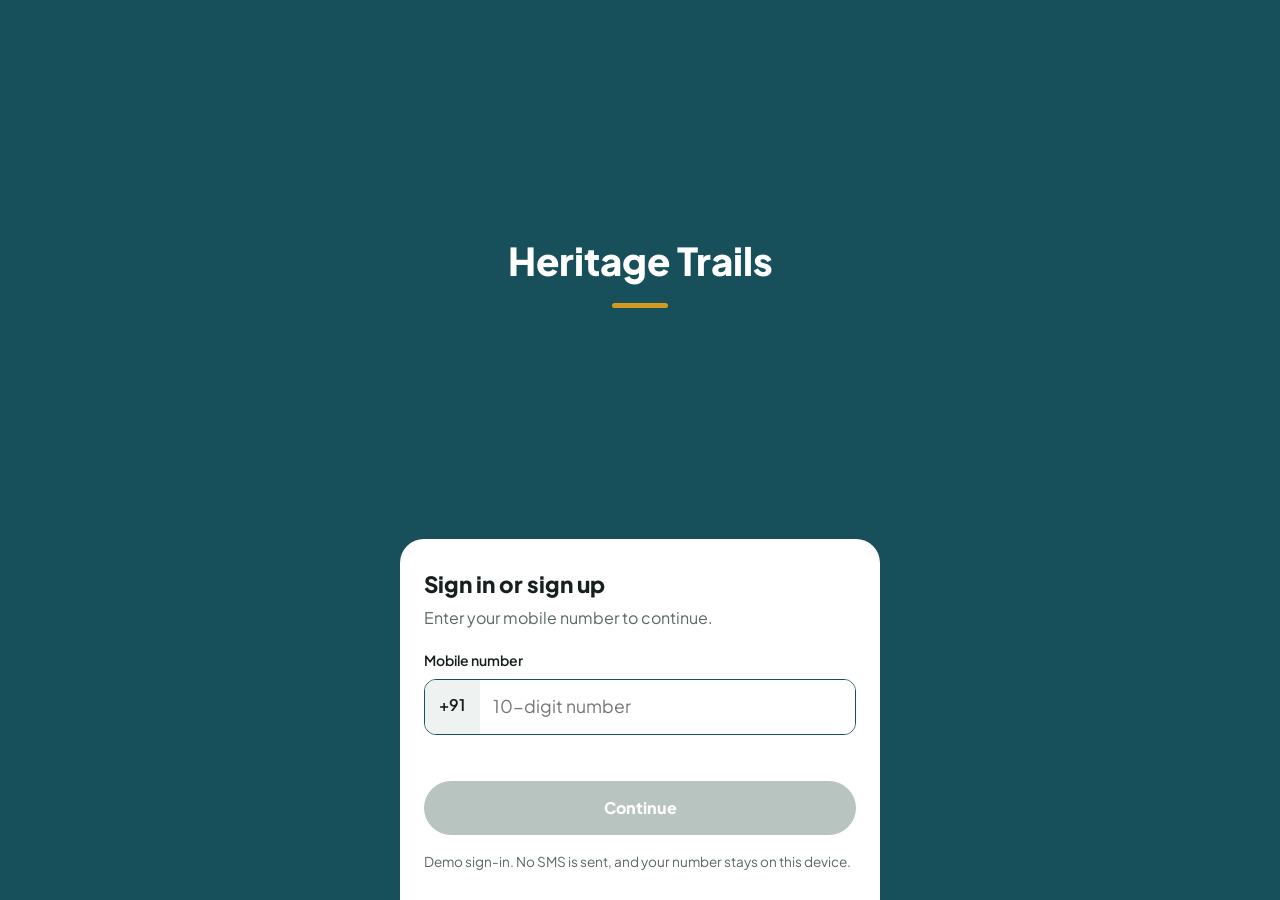
==== index.html @ d582860a "Category chips now show only matching sites Tapping Temple, Cave, Museum or Monument hides the walks" ====
<!doctype html><html lang="en"><head><meta charset="utf-8"><meta name="viewport" content="width=device-width, initial-scale=1, viewport-fit=cover"><meta name="theme-color" content="#17505a"><title>Heritage Trails</title>
<link rel="preconnect" href="https://fonts.googleapis.com"><link rel="preconnect" href="https://fonts.gstatic.com" crossorigin><link href="https://fonts.googleapis.com/css2?family=Plus+Jakarta+Sans:wght@400;600;800&display=swap" rel="stylesheet"><link rel="stylesheet" href="assets/style.css?v=4"></head>
<body class="login"><main class="lg"><h1 class="logo">Heritage Trails</h1><section class="lsheet" id="sheet" aria-live="polite"></section></main>
<script src="assets/auth.js?v=4"></script><script src="assets/login.js?v=4"></script></body></html>
---- assets/style.css ----
:root{--bg:#f4f6f5;--card:#fff;--ink:#17201f;--teal:#17505a;--gold:#d29a1f;--line:#dde3e0;--muted:#5a6866;--r:16px;--bad:#a63a2b}
*{box-sizing:border-box}body{margin:0;background:var(--bg);color:var(--ink);font:1rem/1.55 "Plus Jakarta Sans",system-ui,sans-serif;overflow-wrap:anywhere}
a{color:var(--teal)}a:focus-visible,button:focus-visible,input:focus-visible{outline:3px solid var(--gold);outline-offset:2px}
.wrap{max-width:46rem;margin:0 auto;padding:0 1.25rem}
.appbar{background:#fff;border-bottom:1px solid var(--line);position:sticky;top:0;z-index:5}.appbar .wrap{display:flex;align-items:baseline;gap:.6rem;padding-top:.8rem;padding-bottom:.8rem}
.brand{font-weight:800;color:var(--teal);font-size:1.15rem}.city{color:var(--muted);font-size:.875rem}
.lead{font-size:1.75rem;line-height:1.2;font-weight:800;margin:1.5rem 0 1rem}
.search{width:100%;padding:.9rem 1.1rem;border:1px solid var(--line);border-radius:999px;font:inherit;background:#fff;box-shadow:0 2px 8px #0000000d}
.chips{display:flex;gap:.5rem;overflow-x:auto;padding:.9rem 0;scrollbar-width:none}.chips.static{flex-wrap:wrap;overflow:visible;padding:.25rem 0 0}
.chip{border:1px solid var(--line);background:#fff;border-radius:999px;padding:.4rem .95rem;font:inherit;font-size:.9rem;white-space:nowrap;cursor:pointer}
.chip[aria-pressed=true]{background:var(--teal);border-color:var(--teal);color:#fff}.static .chip{cursor:default;background:#eef3f1}
h2{font-size:1.2rem;font-weight:800;margin:1.75rem 0 .75rem}
.scroller{display:flex;gap:1rem;overflow-x:auto;padding-bottom:.5rem;scroll-snap-type:x mandatory}
.tcard{flex:0 0 76%;max-width:17rem;scroll-snap-align:start;background:var(--card);border-radius:var(--r);overflow:hidden;text-decoration:none;color:inherit;box-shadow:0 2px 10px #0000001a}
.t-img,.c-img{display:block;width:100%;aspect-ratio:4/3;object-fit:cover;background:#cfd8d4}.t-body,.c-body{padding:.75rem .9rem 1rem;display:flex;flex-direction:column}
.m{color:var(--muted);font-size:.875rem;overflow:hidden;text-overflow:ellipsis;white-space:nowrap}
.grid{display:grid;gap:1.25rem;padding-bottom:3rem}@media(min-width:40rem){.grid{grid-template-columns:1fr 1fr}.tcard{flex-basis:17rem}}
.card{display:block;background:var(--card);border-radius:var(--r);overflow:hidden;text-decoration:none;color:inherit;box-shadow:0 2px 10px #0000001a}
.card strong,.tcard strong{font-size:1.02rem}
.hero{position:relative;height:42vh;min-height:15rem;max-height:26rem;background:#cfd8d4}.hero img{width:100%;height:100%;object-fit:cover;display:block}
.backbtn{position:absolute;top:calc(.75rem + env(safe-area-inset-top,0px));left:.9rem;width:2.6rem;height:2.6rem;border-radius:50%;background:#fff;display:grid;place-items:center;text-decoration:none;font-size:1.3rem;box-shadow:0 2px 8px #0003}
.sheet{position:relative;margin-top:-1.5rem;background:var(--bg);border-radius:24px 24px 0 0;padding:1.5rem 0 7rem}
.sheet h1{font-size:1.75rem;line-height:1.2;font-weight:800;margin:0 0 .25rem}.sub{margin:0;color:var(--muted)}
.cta{display:block;text-align:center;margin:1.25rem 0 0;padding:.85rem;border-radius:999px;background:var(--teal);color:#fff;text-decoration:none;font-weight:600}
.info{margin:0;background:var(--card);border-radius:var(--r);padding:.25rem 1rem}.info div{padding:.8rem 0;border-bottom:1px solid var(--line)}.info div:last-child{border:0}
dt{font-weight:600;font-size:.875rem;color:var(--muted)}dd{margin:.15rem 0 0}
.note{color:var(--muted);font-size:.9rem}.check{margin:0 0 1rem;padding:1rem;border:2px solid var(--gold);background:#fff;border-radius:var(--r)}.check p{margin:.25rem 0 0}
.pager{display:flex;justify-content:space-between;gap:1rem;margin-top:1.5rem}.pager a{max-width:48%;font-weight:600}.pager .next{margin-left:auto;text-align:right}
.bar{position:fixed;left:0;right:0;bottom:0;background:#fff;border-top:1px solid var(--line);box-shadow:0 -4px 14px #0000001a;padding:.75rem 1.25rem calc(.75rem + env(safe-area-inset-bottom,0px));display:flex;align-items:center;gap:.75rem;z-index:6}
.bar .stop{flex:1;font-size:.875rem;color:var(--muted)}.bar .stop b{display:block;color:var(--ink)}.bar a{background:var(--gold);color:#17201f;font-weight:800;text-decoration:none;padding:.7rem 1.1rem;border-radius:999px}
.dots{display:flex;gap:.25rem;margin-top:.3rem}.dots i{height:5px;flex:1;border-radius:3px;background:var(--line)}.dots i.on{background:var(--teal)}
.login{background:var(--teal)}.lg{min-height:100vh;min-height:100dvh;display:flex;flex-direction:column}
.logo{flex:1;display:grid;place-content:center;justify-items:center;margin:0;padding:2rem 1rem;color:#fff;font-size:2.4rem;font-weight:800;text-align:center}.logo::after{content:"";width:3.5rem;height:5px;border-radius:3px;background:var(--gold);margin-top:.8rem}
.lsheet{background:#fff;border-radius:24px 24px 0 0;padding:1.75rem 1.5rem calc(1.75rem + env(safe-area-inset-bottom,0px));width:100%;max-width:30rem;margin:0 auto}
.lsheet h2{margin:0 0 .25rem;font-size:1.4rem}.lsheet .sub{margin:0 0 1.25rem}.lbl{display:block;font-weight:600;font-size:.875rem;margin-bottom:.4rem}
.ph{display:flex;border:1.5px solid var(--line);border-radius:12px;overflow:hidden}.ph:focus-within,.txt:focus{border-color:var(--teal)}.ph span{padding:.85rem .9rem;background:#eef3f1;font-weight:600}
.ph input,.txt{border:0;font:inherit;font-size:1.1rem;padding:.85rem;flex:1;min-width:0;outline:none}.txt{display:block;width:100%;border:1.5px solid var(--line);border-radius:12px}
.btn{display:block;width:100%;margin-top:1rem;padding:.9rem;border:0;border-radius:999px;background:var(--teal);color:#fff;font:inherit;font-weight:800;cursor:pointer}.btn:disabled{background:#b8c4c0;cursor:not-allowed}
.err{color:var(--bad);min-height:1.4rem;margin:.5rem 0 0;font-size:.9rem}.fine{color:var(--muted);font-size:.85rem;margin:1rem 0 0}
.link{background:none;border:0;color:var(--teal);font:inherit;font-weight:600;padding:0;cursor:pointer;text-decoration:underline}.skip{display:block;margin:1rem auto 0}
.demo{background:#fff6dc;border:1px solid var(--gold);border-radius:12px;padding:.7rem .9rem;margin-bottom:1rem;font-size:.9rem}
.otp{display:flex;gap:.5rem}.otp input{flex:1;min-width:0;width:100%;aspect-ratio:1;text-align:center;font:inherit;font-size:1.4rem;font-weight:800;border:1.5px solid var(--line);border-radius:12px}.otp input:focus{border-color:var(--teal);outline:none}
.dots2{display:flex;gap:.4rem;margin-bottom:1.25rem}.dots2 i{height:6px;width:1.5rem;border-radius:3px;background:var(--line)}.dots2 i.on{background:var(--teal);width:2.5rem}
.hi{margin:1.25rem 0 0;color:var(--muted)}.tabs{position:fixed;left:0;right:0;bottom:0;display:flex;background:#fff;border-top:1px solid var(--line);padding-bottom:env(safe-area-inset-bottom,0px);z-index:6}
.tabs button{flex:1;padding:.9rem;border:0;background:none;font:inherit;font-weight:600;color:var(--muted);cursor:pointer}.tabs button[aria-current=page]{color:var(--teal);box-shadow:inset 0 3px 0 var(--gold)}
body:not(.detail):not(.login){padding-bottom:4.5rem}.out{background:#fff;color:var(--bad);border:1.5px solid var(--bad)}
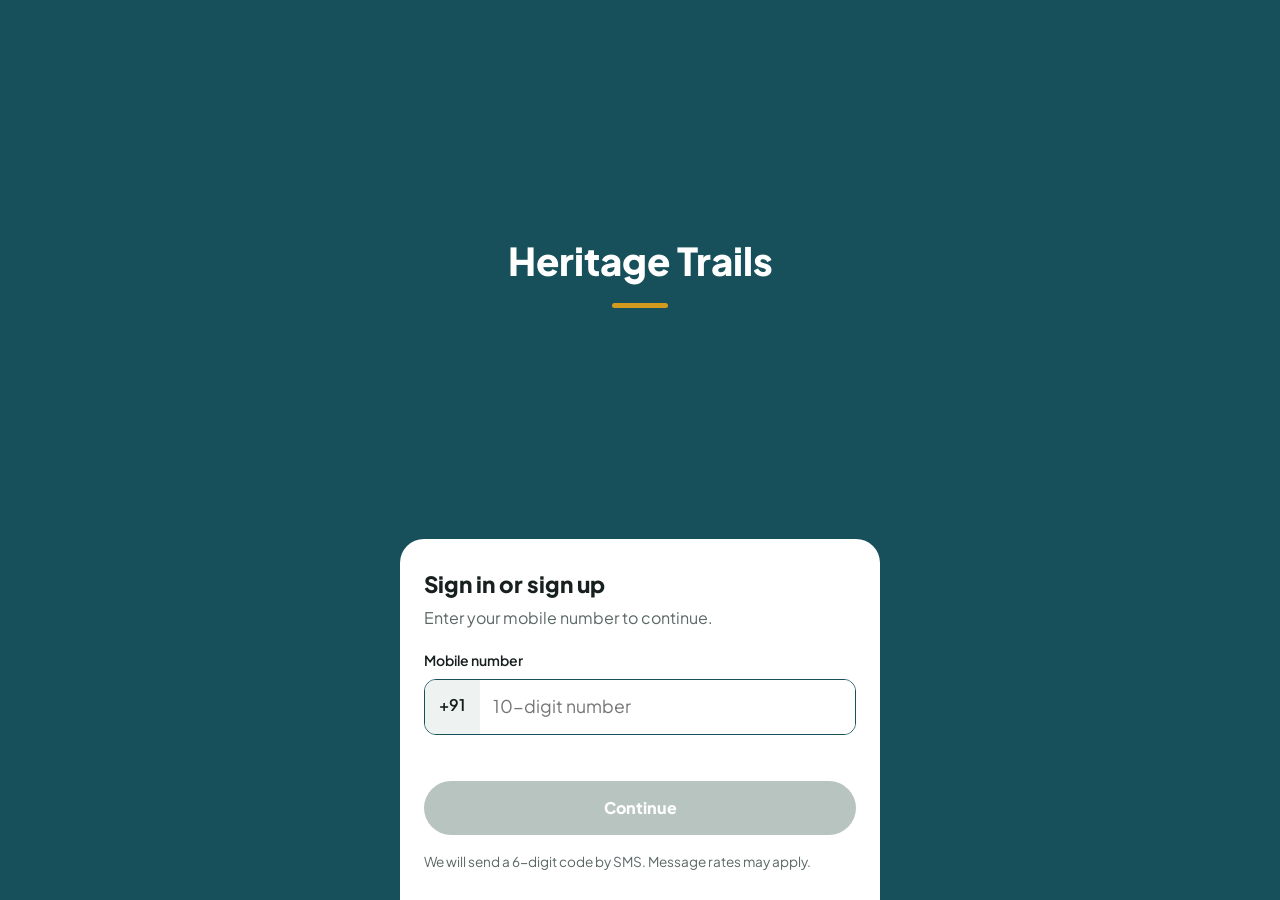
==== commit 595fb9ea: "Turn on real SMS sign-in with the Heritage Trails Firebase project" ====
--- a/index.html
+++ b/index.html
@@ -1,4 +1,4 @@
 <!doctype html><html lang="en"><head><meta charset="utf-8"><meta name="viewport" content="width=device-width, initial-scale=1, viewport-fit=cover"><meta name="theme-color" content="#17505a"><title>Heritage Trails</title>
 <link rel="preconnect" href="https://fonts.googleapis.com"><link rel="preconnect" href="https://fonts.gstatic.com" crossorigin><link href="https://fonts.googleapis.com/css2?family=Plus+Jakarta+Sans:wght@400;600;800&display=swap" rel="stylesheet"><link rel="stylesheet" href="assets/style.css?v=4"></head>
 <body class="login"><main class="lg"><h1 class="logo">Heritage Trails</h1><section class="lsheet" id="sheet" aria-live="polite"></section></main>
-<script src="assets/auth.js?v=4"></script><script src="assets/login.js?v=4"></script></body></html>
+<div id="rc"></div><script src="assets/auth.js?v=6"></script><script src="assets/firebase-config.js?v=6"></script><script src="assets/login.js?v=6"></script></body></html>
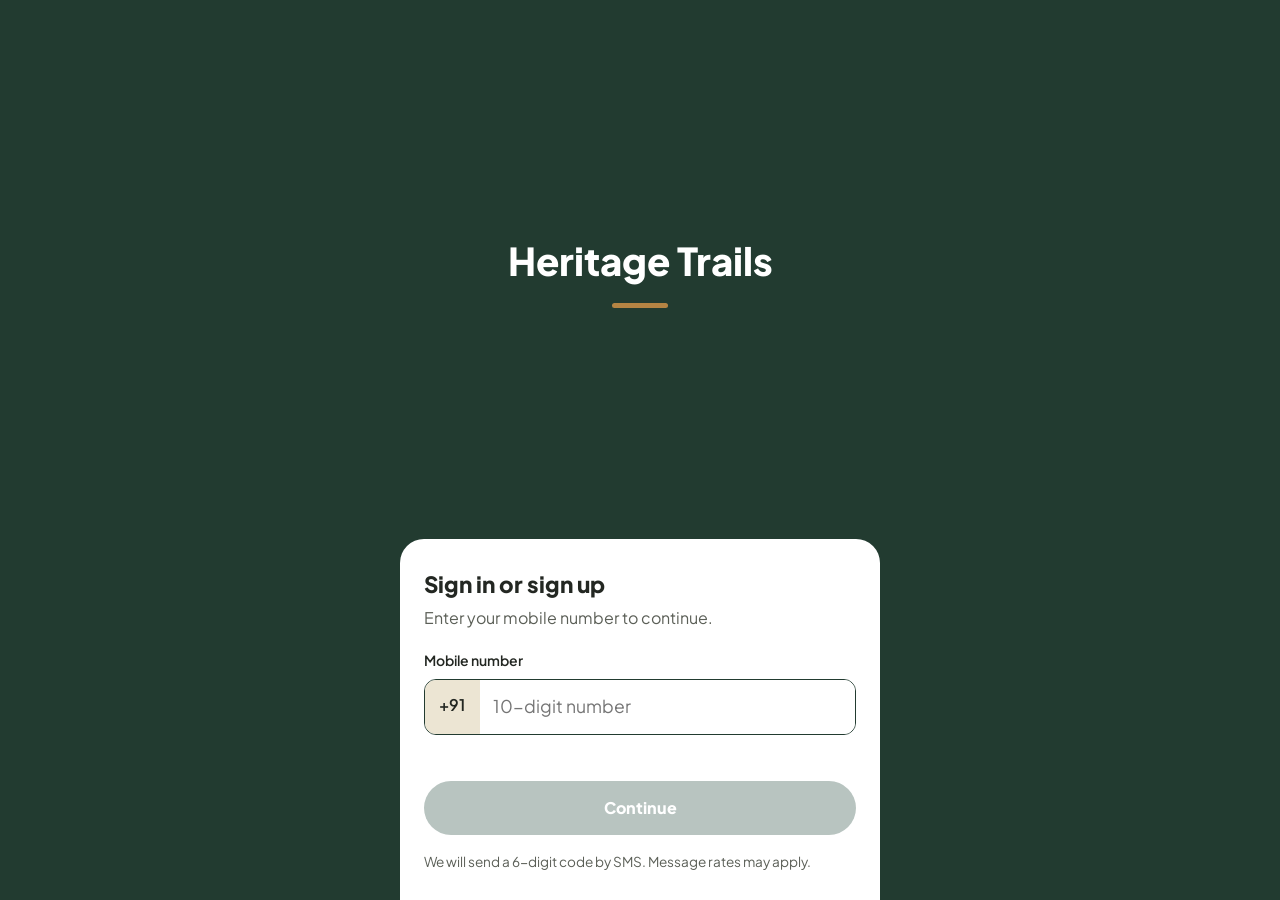
==== commit edddcc44: "US05: apply banner style guide, banners, alt text and credits Adds the 10 banners as WebP, the style" ====
--- a/index.html
+++ b/index.html
@@ -1,4 +1,4 @@
-<!doctype html><html lang="en"><head><meta charset="utf-8"><meta name="viewport" content="width=device-width, initial-scale=1, viewport-fit=cover"><meta name="theme-color" content="#17505a"><title>Heritage Trails</title>
-<link rel="preconnect" href="https://fonts.googleapis.com"><link rel="preconnect" href="https://fonts.gstatic.com" crossorigin><link href="https://fonts.googleapis.com/css2?family=Plus+Jakarta+Sans:wght@400;600;800&display=swap" rel="stylesheet"><link rel="stylesheet" href="assets/style.css?v=4"></head>
+<!doctype html><html lang="en"><head><meta charset="utf-8"><meta name="viewport" content="width=device-width, initial-scale=1, viewport-fit=cover"><meta name="theme-color" content="#223B30"><title>Heritage Trails</title>
+<link rel="preconnect" href="https://fonts.googleapis.com"><link rel="preconnect" href="https://fonts.gstatic.com" crossorigin><link href="https://fonts.googleapis.com/css2?family=Plus+Jakarta+Sans:wght@400;600;800&display=swap" rel="stylesheet"><link rel="stylesheet" href="assets/style.css?v=7"></head>
 <body class="login"><main class="lg"><h1 class="logo">Heritage Trails</h1><section class="lsheet" id="sheet" aria-live="polite"></section></main>
-<div id="rc"></div><script src="assets/auth.js?v=6"></script><script src="assets/firebase-config.js?v=6"></script><script src="assets/login.js?v=6"></script></body></html>
+<div id="rc"></div><script src="assets/auth.js?v=7"></script><script src="assets/firebase-config.js?v=7"></script><script src="assets/login.js?v=7"></script></body></html>
--- a/assets/style.css
+++ b/assets/style.css
@@ -1,5 +1,5 @@
-:root{--bg:#f4f6f5;--card:#fff;--ink:#17201f;--teal:#17505a;--gold:#d29a1f;--line:#dde3e0;--muted:#5a6866;--r:16px;--bad:#a63a2b}
-*{box-sizing:border-box}body{margin:0;background:var(--bg);color:var(--ink);font:1rem/1.55 "Plus Jakarta Sans",system-ui,sans-serif;overflow-wrap:anywhere}
+:root{--bg:#F6F1E5;--card:#fff;--ink:#232722;--teal:#223B30;--gold:#B58443;--line:#E3DBC8;--muted:#5B5F57;--r:16px;--bad:#a63a2b}
+*{box-sizing:border-box}body{margin:0;background:var(--bg);color:var(--ink);font:1rem/1.55 Aptos,"Plus Jakarta Sans",system-ui,sans-serif;overflow-wrap:anywhere}
 a{color:var(--teal)}a:focus-visible,button:focus-visible,input:focus-visible{outline:3px solid var(--gold);outline-offset:2px}
 .wrap{max-width:46rem;margin:0 auto;padding:0 1.25rem}
 .appbar{background:#fff;border-bottom:1px solid var(--line);position:sticky;top:0;z-index:5}.appbar .wrap{display:flex;align-items:baseline;gap:.6rem;padding-top:.8rem;padding-bottom:.8rem}
@@ -8,16 +8,16 @@
 .search{width:100%;padding:.9rem 1.1rem;border:1px solid var(--line);border-radius:999px;font:inherit;background:#fff;box-shadow:0 2px 8px #0000000d}
 .chips{display:flex;gap:.5rem;overflow-x:auto;padding:.9rem 0;scrollbar-width:none}.chips.static{flex-wrap:wrap;overflow:visible;padding:.25rem 0 0}
 .chip{border:1px solid var(--line);background:#fff;border-radius:999px;padding:.4rem .95rem;font:inherit;font-size:.9rem;white-space:nowrap;cursor:pointer}
-.chip[aria-pressed=true]{background:var(--teal);border-color:var(--teal);color:#fff}.static .chip{cursor:default;background:#eef3f1}
+.chip[aria-pressed=true]{background:var(--teal);border-color:var(--teal);color:#fff}.static .chip{cursor:default;background:#ECE5D3}
 h2{font-size:1.2rem;font-weight:800;margin:1.75rem 0 .75rem}
 .scroller{display:flex;gap:1rem;overflow-x:auto;padding-bottom:.5rem;scroll-snap-type:x mandatory}
 .tcard{flex:0 0 76%;max-width:17rem;scroll-snap-align:start;background:var(--card);border-radius:var(--r);overflow:hidden;text-decoration:none;color:inherit;box-shadow:0 2px 10px #0000001a}
-.t-img,.c-img{display:block;width:100%;aspect-ratio:4/3;object-fit:cover;background:#cfd8d4}.t-body,.c-body{padding:.75rem .9rem 1rem;display:flex;flex-direction:column}
+.t-img,.c-img{display:block;width:100%;aspect-ratio:4/3;object-fit:cover;background:#E3DBC8}.t-body,.c-body{padding:.75rem .9rem 1rem;display:flex;flex-direction:column}
 .m{color:var(--muted);font-size:.875rem;overflow:hidden;text-overflow:ellipsis;white-space:nowrap}
 .grid{display:grid;gap:1.25rem;padding-bottom:3rem}@media(min-width:40rem){.grid{grid-template-columns:1fr 1fr}.tcard{flex-basis:17rem}}
 .card{display:block;background:var(--card);border-radius:var(--r);overflow:hidden;text-decoration:none;color:inherit;box-shadow:0 2px 10px #0000001a}
 .card strong,.tcard strong{font-size:1.02rem}
-.hero{position:relative;height:42vh;min-height:15rem;max-height:26rem;background:#cfd8d4}.hero img{width:100%;height:100%;object-fit:cover;display:block}
+.hero{position:relative;height:42vh;min-height:15rem;max-height:26rem;background:#E3DBC8}.hero img{width:100%;height:100%;object-fit:cover;display:block}
 .backbtn{position:absolute;top:calc(.75rem + env(safe-area-inset-top,0px));left:.9rem;width:2.6rem;height:2.6rem;border-radius:50%;background:#fff;display:grid;place-items:center;text-decoration:none;font-size:1.3rem;box-shadow:0 2px 8px #0003}
 .sheet{position:relative;margin-top:-1.5rem;background:var(--bg);border-radius:24px 24px 0 0;padding:1.5rem 0 7rem}
 .sheet h1{font-size:1.75rem;line-height:1.2;font-weight:800;margin:0 0 .25rem}.sub{margin:0;color:var(--muted)}
@@ -33,7 +33,7 @@
 .logo{flex:1;display:grid;place-content:center;justify-items:center;margin:0;padding:2rem 1rem;color:#fff;font-size:2.4rem;font-weight:800;text-align:center}.logo::after{content:"";width:3.5rem;height:5px;border-radius:3px;background:var(--gold);margin-top:.8rem}
 .lsheet{background:#fff;border-radius:24px 24px 0 0;padding:1.75rem 1.5rem calc(1.75rem + env(safe-area-inset-bottom,0px));width:100%;max-width:30rem;margin:0 auto}
 .lsheet h2{margin:0 0 .25rem;font-size:1.4rem}.lsheet .sub{margin:0 0 1.25rem}.lbl{display:block;font-weight:600;font-size:.875rem;margin-bottom:.4rem}
-.ph{display:flex;border:1.5px solid var(--line);border-radius:12px;overflow:hidden}.ph:focus-within,.txt:focus{border-color:var(--teal)}.ph span{padding:.85rem .9rem;background:#eef3f1;font-weight:600}
+.ph{display:flex;border:1.5px solid var(--line);border-radius:12px;overflow:hidden}.ph:focus-within,.txt:focus{border-color:var(--teal)}.ph span{padding:.85rem .9rem;background:#ECE5D3;font-weight:600}
 .ph input,.txt{border:0;font:inherit;font-size:1.1rem;padding:.85rem;flex:1;min-width:0;outline:none}.txt{display:block;width:100%;border:1.5px solid var(--line);border-radius:12px}
 .btn{display:block;width:100%;margin-top:1rem;padding:.9rem;border:0;border-radius:999px;background:var(--teal);color:#fff;font:inherit;font-weight:800;cursor:pointer}.btn:disabled{background:#b8c4c0;cursor:not-allowed}
 .err{color:var(--bad);min-height:1.4rem;margin:.5rem 0 0;font-size:.9rem}.fine{color:var(--muted);font-size:.85rem;margin:1rem 0 0}
@@ -44,3 +44,9 @@
 .hi{margin:1.25rem 0 0;color:var(--muted)}.tabs{position:fixed;left:0;right:0;bottom:0;display:flex;background:#fff;border-top:1px solid var(--line);padding-bottom:env(safe-area-inset-bottom,0px);z-index:6}
 .tabs button{flex:1;padding:.9rem;border:0;background:none;font:inherit;font-weight:600;color:var(--muted);cursor:pointer}.tabs button[aria-current=page]{color:var(--teal);box-shadow:inset 0 3px 0 var(--gold)}
 body:not(.detail):not(.login){padding-bottom:4.5rem}.out{background:#fff;color:var(--bad);border:1.5px solid var(--bad)}
+.hero img{object-position:50% 40%}
+.ov{position:absolute;left:0;right:0;bottom:0;padding:4rem 1.25rem 2.75rem;color:#F6F1E5;background:linear-gradient(transparent,rgba(35,39,34,.9) 70%)}
+.ov>*{max-width:46rem;margin-left:auto;margin-right:auto}
+.eyebrow{display:block;width:max-content;max-width:100%;border-top:3px solid var(--gold);padding-top:.4rem;font-size:.75rem;font-weight:800;letter-spacing:.12em;text-transform:uppercase}
+.ov h1{font-family:"Aptos Display",Aptos,"Plus Jakarta Sans",system-ui,sans-serif;font-size:1.9rem;line-height:1.15;font-weight:800;margin:.4rem auto .35rem}.ov p{margin:0 auto;font-size:.95rem}
+.credit{font-size:.8rem;color:var(--muted);margin:.5rem 0 0}
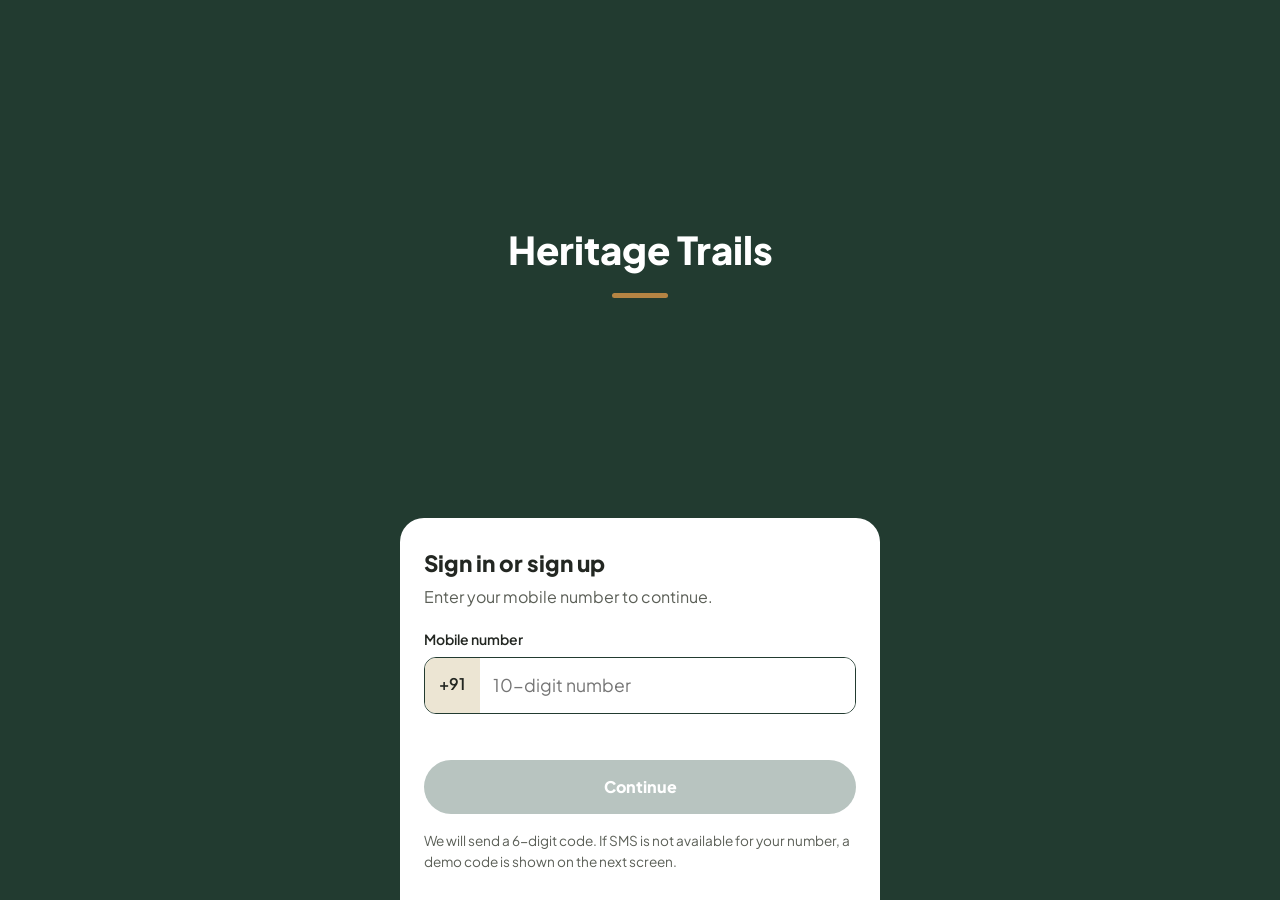
==== commit 1d56ace0: "Sign-in: let every Indian mobile number pass Tries a real SMS first. If Firebase cannot send (free p" ====
--- a/index.html
+++ b/index.html
@@ -1,4 +1,4 @@
 <!doctype html><html lang="en"><head><meta charset="utf-8"><meta name="viewport" content="width=device-width, initial-scale=1, viewport-fit=cover"><meta name="theme-color" content="#223B30"><title>Heritage Trails</title>
-<link rel="preconnect" href="https://fonts.googleapis.com"><link rel="preconnect" href="https://fonts.gstatic.com" crossorigin><link href="https://fonts.googleapis.com/css2?family=Plus+Jakarta+Sans:wght@400;600;800&display=swap" rel="stylesheet"><link rel="stylesheet" href="assets/style.css?v=7"></head>
+<link rel="preconnect" href="https://fonts.googleapis.com"><link rel="preconnect" href="https://fonts.gstatic.com" crossorigin><link href="https://fonts.googleapis.com/css2?family=Plus+Jakarta+Sans:wght@400;600;800&display=swap" rel="stylesheet"><link rel="stylesheet" href="assets/style.css?v=10"></head>
 <body class="login"><main class="lg"><h1 class="logo">Heritage Trails</h1><section class="lsheet" id="sheet" aria-live="polite"></section></main>
-<div id="rc"></div><script src="assets/auth.js?v=7"></script><script src="assets/firebase-config.js?v=7"></script><script src="assets/login.js?v=7"></script></body></html>
+<div id="rc"></div><script src="assets/auth.js?v=10"></script><script src="assets/firebase-config.js?v=10"></script><script src="assets/login.js?v=10"></script></body></html>
